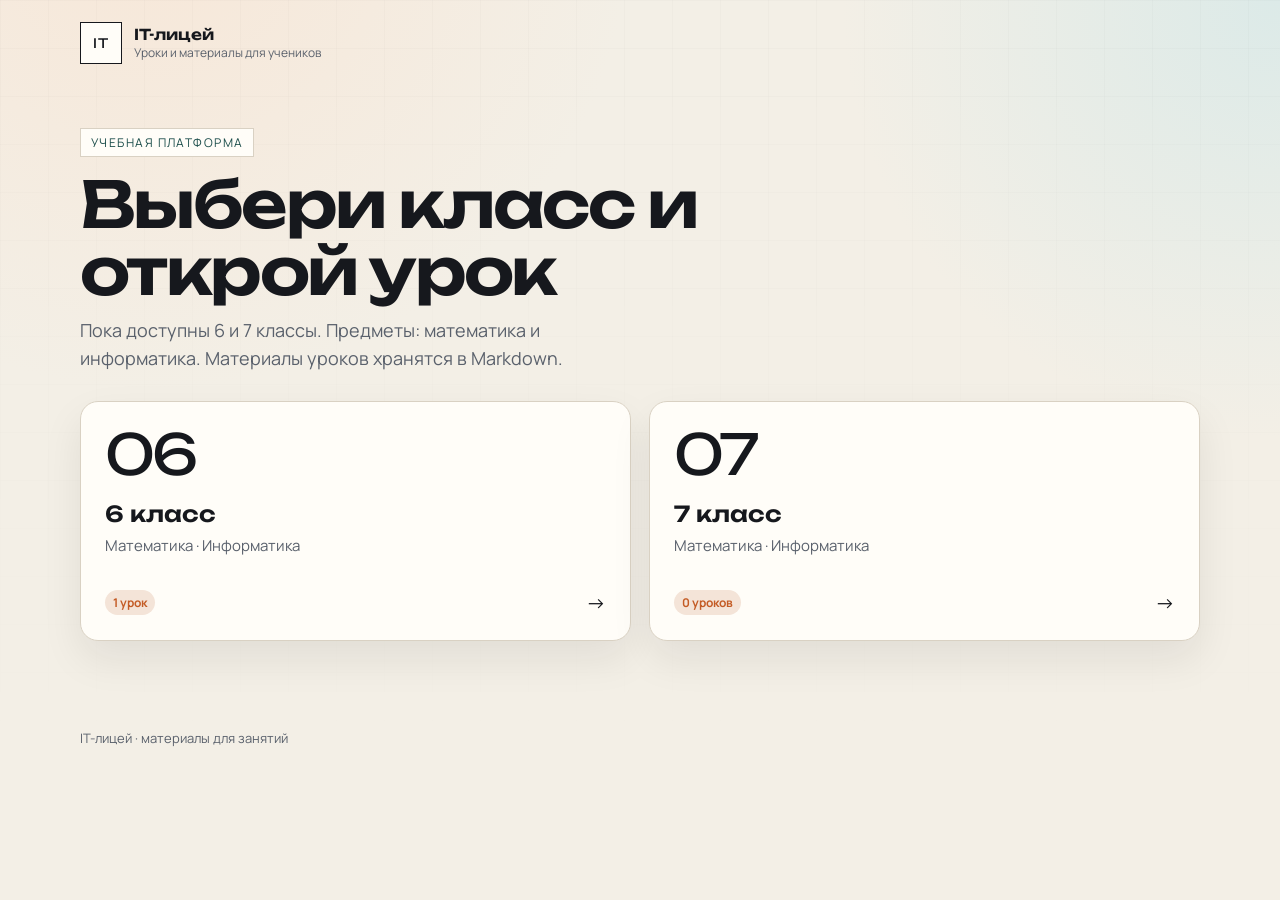
==== index.html @ 1fe05ff5 "first commit" ====
<!DOCTYPE html>
<html lang="ru">
  <head>
    <meta charset="UTF-8" />
    <meta name="viewport" content="width=device-width, initial-scale=1" />
    <title>IT-лицей — учебные материалы</title>
    <link rel="icon" href="favicon.svg" type="image/svg+xml" />
    <link rel="preconnect" href="https://fonts.googleapis.com" />
    <link rel="preconnect" href="https://fonts.gstatic.com" crossorigin />
    <link
      href="https://fonts.googleapis.com/css2?family=Literata:opsz,wght@7..72,400;7..72,600&family=Manrope:wght@400;600;700&family=Unbounded:wght@500;600&display=swap"
      rel="stylesheet"
    />
    <link rel="stylesheet" href="css/styles.css" />
  </head>
  <body data-page="home">
    <a class="skip" href="#content">К содержанию</a>
    <header class="site-header wrap">
      <a class="brand" href="index.html">
        <span class="mark">IT</span>
        <span class="brand-text">
          <strong data-brand-name>IT-лицей</strong>
          <span data-brand-tag>Уроки и материалы для учеников</span>
        </span>
      </a>
    </header>
    <main id="content" class="wrap">
      <section class="hero">
        <span class="kicker">Учебная платформа</span>
        <h1>Выбери класс и открой урок</h1>
        <p class="lede">
          Пока доступны 6 и 7 классы. Предметы: математика и информатика. Материалы уроков хранятся в Markdown.
        </p>
      </section>
      <section class="grid" data-home-grid></section>
    </main>
    <footer class="site-footer wrap">IT-лицей · материалы для занятий</footer>
    <script src="js/curriculum.js"></script>
    <script src="js/app.js"></script>
  </body>
</html>
---- css/styles.css ----
:root {
  --bg: #f3efe6;
  --bg-deep: #e8e1d4;
  --paper: #fffdf8;
  --ink: #16181d;
  --muted: #5a616c;
  --line: #d9d1c3;
  --accent: #c45c26;
  --accent-soft: #f4e4d8;
  --teal: #1b4d4a;
  --teal-soft: #dceae8;
  --shadow: 0 18px 40px rgba(22, 24, 29, 0.08);
  --radius: 18px;
  --font-display: "Unbounded", system-ui, sans-serif;
  --font-ui: "Manrope", system-ui, sans-serif;
  --font-text: "Literata", "PT Serif", Georgia, serif;
}

*,
*::before,
*::after {
  box-sizing: border-box;
}

html {
  scroll-behavior: smooth;
}

body {
  margin: 0;
  min-height: 100vh;
  color: var(--ink);
  font-family: var(--font-ui);
  background:
    radial-gradient(circle at 12% -10%, #f7e7d8 0, transparent 32%),
    radial-gradient(circle at 100% 0%, #dceae8 0, transparent 28%),
    var(--bg);
}

body::before {
  content: "";
  position: fixed;
  inset: 0;
  pointer-events: none;
  background-image: linear-gradient(rgba(22, 24, 29, 0.035) 1px, transparent 1px),
    linear-gradient(90deg, rgba(22, 24, 29, 0.035) 1px, transparent 1px);
  background-size: 48px 48px;
  mask-image: linear-gradient(180deg, rgba(0, 0, 0, 0.45), transparent 88%);
}

a {
  color: inherit;
  text-decoration: none;
}

img {
  max-width: 100%;
}

.skip {
  position: absolute;
  left: 16px;
  top: -40px;
  z-index: 20;
  padding: 8px 12px;
  background: var(--ink);
  color: #fff;
}

.skip:focus {
  top: 12px;
}

.wrap {
  width: min(1120px, calc(100% - 40px));
  margin: 0 auto;
}

.site-header {
  position: relative;
  z-index: 2;
  display: flex;
  align-items: center;
  justify-content: space-between;
  gap: 16px;
  padding: 22px 0 8px;
}

.brand {
  display: flex;
  align-items: center;
  gap: 12px;
}

.mark {
  display: grid;
  place-items: center;
  width: 42px;
  height: 42px;
  border: 1px solid var(--ink);
  background: var(--paper);
  font-family: var(--font-display);
  font-size: 13px;
  letter-spacing: 0.04em;
}

.brand-text {
  display: flex;
  flex-direction: column;
}

.brand-text strong {
  font-family: var(--font-display);
  font-size: 15px;
  font-weight: 600;
}

.brand-text span {
  color: var(--muted);
  font-size: 12px;
}

.nav-link {
  color: var(--muted);
  font-size: 14px;
}

.nav-link:hover {
  color: var(--ink);
}

.hero {
  position: relative;
  z-index: 1;
  padding: 56px 0 28px;
}

.kicker {
  display: inline-block;
  margin-bottom: 14px;
  padding: 5px 10px;
  border: 1px solid var(--line);
  background: var(--paper);
  color: var(--teal);
  font-size: 12px;
  letter-spacing: 0.12em;
  text-transform: uppercase;
}

.hero h1,
.page-title {
  margin: 0 0 12px;
  max-width: 14ch;
  font-family: var(--font-display);
  font-size: clamp(34px, 6vw, 64px);
  font-weight: 600;
  line-height: 1.05;
  letter-spacing: -0.04em;
}

.lede {
  max-width: 46ch;
  margin: 0;
  color: var(--muted);
  font-size: 18px;
  line-height: 1.55;
}

.grid {
  position: relative;
  z-index: 1;
  display: grid;
  grid-template-columns: repeat(2, 1fr);
  gap: 18px;
  padding-bottom: 64px;
}

.card {
  display: flex;
  flex-direction: column;
  min-height: 240px;
  padding: 24px;
  border: 1px solid var(--line);
  border-radius: var(--radius);
  background: var(--paper);
  box-shadow: var(--shadow);
  cursor: pointer;
  transition: transform 0.18s ease, border-color 0.18s ease;
}

.card:hover {
  transform: translateY(-3px);
  border-color: #c9b8a4;
}

.card-num {
  font-family: var(--font-display);
  font-size: 56px;
  line-height: 1;
  letter-spacing: -0.06em;
}

.card h2,
.card h3 {
  margin: 18px 0 8px;
  font-family: var(--font-display);
  font-size: 22px;
  font-weight: 600;
}

.card p,
.meta {
  margin: 0;
  color: var(--muted);
  font-size: 15px;
}

.card-foot {
  display: flex;
  align-items: center;
  justify-content: space-between;
  gap: 12px;
  margin-top: auto;
  padding-top: 22px;
  font-size: 14px;
}

.chip {
  display: inline-flex;
  align-items: center;
  gap: 6px;
  padding: 4px 8px;
  border-radius: 999px;
  background: var(--accent-soft);
  color: var(--accent);
  font-size: 12px;
  font-weight: 700;
}

.chip.teal {
  background: var(--teal-soft);
  color: var(--teal);
}

.arrow {
  font-size: 20px;
}

.crumbs {
  display: flex;
  flex-wrap: wrap;
  gap: 8px;
  margin: 28px 0 18px;
  color: var(--muted);
  font-size: 14px;
}

.crumbs a:hover {
  color: var(--ink);
}

.page-head {
  display: flex;
  align-items: end;
  justify-content: space-between;
  gap: 20px;
  margin-bottom: 28px;
}

.lessons {
  display: grid;
  gap: 12px;
  padding-bottom: 72px;
}

.lesson-row {
  display: grid;
  grid-template-columns: 64px 1fr auto;
  align-items: center;
  gap: 16px;
  padding: 18px 20px;
  border: 1px solid var(--line);
  border-radius: 14px;
  background: var(--paper);
}

.lesson-row:hover {
  border-color: #c9b8a4;
}

.lesson-row .n {
  font-family: var(--font-display);
  font-size: 20px;
  color: var(--accent);
}

.empty {
  padding: 36px;
  border: 1px dashed var(--line);
  border-radius: var(--radius);
  background: rgba(255, 253, 248, 0.7);
  color: var(--muted);
}

.lesson-layout {
  position: relative;
  z-index: 1;
  display: grid;
  grid-template-columns: 220px minmax(0, 1fr);
  gap: 32px;
  padding-bottom: 80px;
}

.toc {
  position: sticky;
  top: 20px;
  align-self: start;
  padding: 16px;
  border: 1px solid var(--line);
  border-radius: 14px;
  background: var(--paper);
}

.toc h2 {
  margin: 0 0 10px;
  font-size: 12px;
  letter-spacing: 0.12em;
  text-transform: uppercase;
  color: var(--muted);
}

.toc ol {
  margin: 0;
  padding-left: 18px;
}

.toc a {
  display: inline-block;
  padding: 4px 0;
  color: var(--muted);
  font-size: 13px;
  line-height: 1.4;
}

.toc a:hover,
.toc a.is-active {
  color: var(--ink);
}

.article {
  padding: 36px 40px 48px;
  border: 1px solid var(--line);
  border-radius: 22px;
  background: var(--paper);
  box-shadow: var(--shadow);
  font-family: var(--font-text);
  font-size: 18.5px;
  line-height: 1.7;
}

.article h1 {
  margin: 0 0 12px;
  font-family: var(--font-display);
  font-size: clamp(28px, 4vw, 42px);
  line-height: 1.15;
  letter-spacing: -0.03em;
}

.article h2 {
  margin: 42px 0 12px;
  padding-top: 12px;
  border-top: 1px solid var(--line);
  font-family: var(--font-display);
  font-size: 24px;
}

.article h3 {
  margin: 28px 0 10px;
  font-size: 20px;
}

.article p,
.article li {
  color: #22262c;
}

.article hr {
  border: 0;
  border-top: 1px solid var(--line);
  margin: 32px 0;
}

.article .katex-display {
  margin: 18px 0;
  overflow-x: auto;
  overflow-y: hidden;
}

.site-footer {
  position: relative;
  z-index: 1;
  padding: 24px 0 40px;
  color: var(--muted);
  font-size: 13px;
}

.status {
  padding: 48px 0;
  color: var(--muted);
}

@media (max-width: 860px) {
  .grid,
  .lesson-layout {
    grid-template-columns: 1fr;
  }

  .toc {
    position: static;
  }

  .article {
    padding: 24px 18px 32px;
  }

  .hero h1,
  .page-title {
    max-width: none;
  }
}

@media (max-width: 640px) {
  .wrap {
    width: min(1120px, calc(100% - 24px));
  }

  .grid {
    grid-template-columns: 1fr;
  }

  .lesson-row {
    grid-template-columns: 40px 1fr;
  }

  .lesson-row .arrow {
    display: none;
  }
}

@media print {
  body::before,
  .site-header,
  .crumbs,
  .toc,
  .site-footer {
    display: none !important;
  }

  .lesson-layout {
    display: block;
  }

  .article {
    border: 0;
    box-shadow: none;
    padding: 0;
  }
}
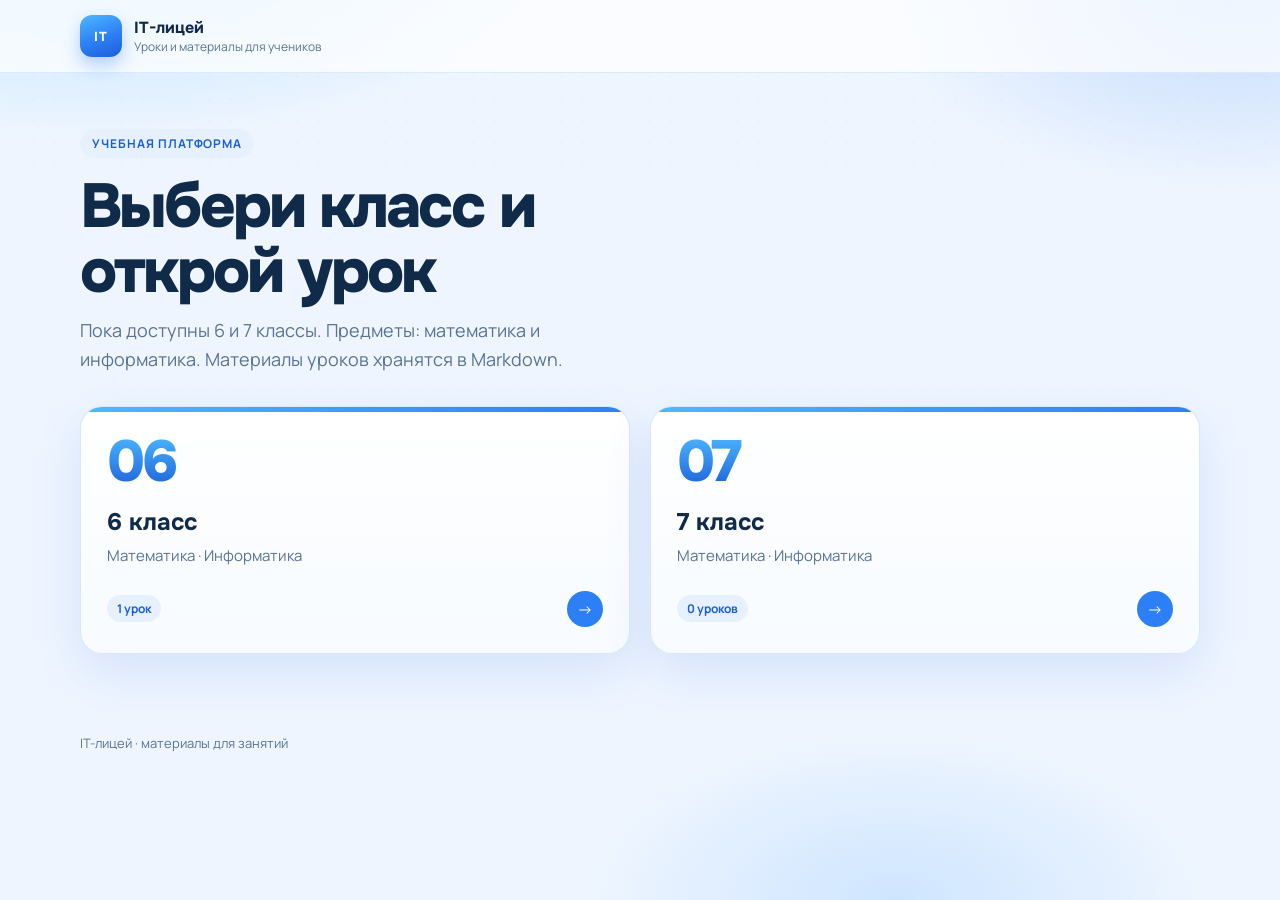
==== commit aba6dd08: "Enhance website aesthetics and functionality - Updated 404.html to include preconnect links for Goog" ====
--- a/index.html
+++ b/index.html
@@ -8,21 +8,23 @@
     <link rel="preconnect" href="https://fonts.googleapis.com" />
     <link rel="preconnect" href="https://fonts.gstatic.com" crossorigin />
     <link
-      href="https://fonts.googleapis.com/css2?family=Literata:opsz,wght@7..72,400;7..72,600&family=Manrope:wght@400;600;700&family=Unbounded:wght@500;600&display=swap"
+      href="https://fonts.googleapis.com/css2?family=Manrope:wght@400;500;600;700;800&family=Onest:wght@500;600;700;800&display=swap"
       rel="stylesheet"
     />
     <link rel="stylesheet" href="css/styles.css" />
   </head>
   <body data-page="home">
     <a class="skip" href="#content">К содержанию</a>
-    <header class="site-header wrap">
-      <a class="brand" href="index.html">
-        <span class="mark">IT</span>
-        <span class="brand-text">
-          <strong data-brand-name>IT-лицей</strong>
-          <span data-brand-tag>Уроки и материалы для учеников</span>
-        </span>
-      </a>
+    <header class="site-header">
+      <div class="wrap header-inner">
+        <a class="brand" href="index.html">
+          <span class="mark">IT</span>
+          <span class="brand-text">
+            <strong data-brand-name>IT-лицей</strong>
+            <span data-brand-tag>Уроки и материалы для учеников</span>
+          </span>
+        </a>
+      </div>
     </header>
     <main id="content" class="wrap">
       <section class="hero">
--- a/css/styles.css
+++ b/css/styles.css
@@ -1,19 +1,17 @@
 :root {
-  --bg: #f3efe6;
-  --bg-deep: #e8e1d4;
-  --paper: #fffdf8;
-  --ink: #16181d;
-  --muted: #5a616c;
-  --line: #d9d1c3;
-  --accent: #c45c26;
-  --accent-soft: #f4e4d8;
-  --teal: #1b4d4a;
-  --teal-soft: #dceae8;
-  --shadow: 0 18px 40px rgba(22, 24, 29, 0.08);
-  --radius: 18px;
-  --font-display: "Unbounded", system-ui, sans-serif;
+  --bg: #eef5ff;
+  --paper: #ffffff;
+  --ink: #102a4a;
+  --muted: #5a7394;
+  --line: #d5e6f8;
+  --accent: #2d7ff6;
+  --accent-dark: #1a5ed8;
+  --sky: #4db8ff;
+  --soft: #e7f1fe;
+  --shadow: 0 18px 48px rgba(29, 99, 214, 0.12);
+  --radius: 22px;
+  --font-display: "Onest", system-ui, sans-serif;
   --font-ui: "Manrope", system-ui, sans-serif;
-  --font-text: "Literata", "PT Serif", Georgia, serif;
 }
 
 *,
@@ -32,8 +30,9 @@
   color: var(--ink);
   font-family: var(--font-ui);
   background:
-    radial-gradient(circle at 12% -10%, #f7e7d8 0, transparent 32%),
-    radial-gradient(circle at 100% 0%, #dceae8 0, transparent 28%),
+    radial-gradient(900px 420px at 8% -10%, rgba(77, 184, 255, 0.35), transparent 55%),
+    radial-gradient(700px 380px at 96% 0%, rgba(45, 127, 246, 0.22), transparent 50%),
+    radial-gradient(520px 280px at 70% 100%, rgba(168, 210, 255, 0.45), transparent 60%),
     var(--bg);
 }
 
@@ -42,10 +41,9 @@
   position: fixed;
   inset: 0;
   pointer-events: none;
-  background-image: linear-gradient(rgba(22, 24, 29, 0.035) 1px, transparent 1px),
-    linear-gradient(90deg, rgba(22, 24, 29, 0.035) 1px, transparent 1px);
-  background-size: 48px 48px;
-  mask-image: linear-gradient(180deg, rgba(0, 0, 0, 0.45), transparent 88%);
+  background-image: radial-gradient(rgba(45, 127, 246, 0.09) 1px, transparent 1px);
+  background-size: 22px 22px;
+  mask-image: linear-gradient(180deg, rgba(0, 0, 0, 0.4), transparent 72%);
 }
 
 a {
@@ -61,9 +59,10 @@
   position: absolute;
   left: 16px;
   top: -40px;
-  z-index: 20;
+  z-index: 30;
   padding: 8px 12px;
-  background: var(--ink);
+  border-radius: 10px;
+  background: var(--accent);
   color: #fff;
 }
 
@@ -77,13 +76,20 @@
 }
 
 .site-header {
-  position: relative;
-  z-index: 2;
+  position: sticky;
+  top: 0;
+  z-index: 20;
+  border-bottom: 1px solid rgba(213, 230, 248, 0.8);
+  background: rgba(255, 255, 255, 0.72);
+  backdrop-filter: blur(18px);
+}
+
+.header-inner {
   display: flex;
   align-items: center;
   justify-content: space-between;
   gap: 16px;
-  padding: 22px 0 8px;
+  min-height: 72px;
 }
 
 .brand {
@@ -97,11 +103,14 @@
   place-items: center;
   width: 42px;
   height: 42px;
-  border: 1px solid var(--ink);
-  background: var(--paper);
+  border-radius: 12px;
+  background: linear-gradient(160deg, var(--sky), var(--accent) 55%, var(--accent-dark));
+  color: #fff;
   font-family: var(--font-display);
   font-size: 13px;
+  font-weight: 700;
   letter-spacing: 0.04em;
+  box-shadow: 0 8px 18px rgba(45, 127, 246, 0.35);
 }
 
 .brand-text {
@@ -111,59 +120,71 @@
 
 .brand-text strong {
   font-family: var(--font-display);
-  font-size: 15px;
+  font-size: 16px;
+  font-weight: 700;
+}
+
+.brand-text span {
+  color: var(--muted);
+  font-size: 12px;
+}
+
+.nav-link {
+  padding: 8px 14px;
+  border: 1px solid var(--line);
+  border-radius: 999px;
+  background: #fff;
+  color: var(--ink);
+  font-size: 14px;
   font-weight: 600;
 }
 
-.brand-text span {
-  color: var(--muted);
-  font-size: 12px;
-}
-
-.nav-link {
-  color: var(--muted);
-  font-size: 14px;
-}
-
 .nav-link:hover {
-  color: var(--ink);
+  border-color: var(--accent);
+  color: var(--accent-dark);
 }
 
 .hero {
   position: relative;
   z-index: 1;
-  padding: 56px 0 28px;
+  padding: 56px 0 32px;
 }
 
 .kicker {
-  display: inline-block;
-  margin-bottom: 14px;
-  padding: 5px 10px;
-  border: 1px solid var(--line);
-  background: var(--paper);
-  color: var(--teal);
+  display: inline-flex;
+  margin-bottom: 16px;
+  padding: 6px 12px;
+  border-radius: 999px;
+  background: var(--soft);
+  color: var(--accent-dark);
   font-size: 12px;
-  letter-spacing: 0.12em;
+  font-weight: 700;
+  letter-spacing: 0.08em;
   text-transform: uppercase;
 }
 
 .hero h1,
 .page-title {
   margin: 0 0 12px;
-  max-width: 14ch;
-  font-family: var(--font-display);
-  font-size: clamp(34px, 6vw, 64px);
-  font-weight: 600;
+  max-width: 16ch;
+  font-family: var(--font-display);
+  font-size: clamp(36px, 6vw, 62px);
+  font-weight: 800;
   line-height: 1.05;
-  letter-spacing: -0.04em;
+  letter-spacing: -0.045em;
 }
 
 .lede {
-  max-width: 46ch;
+  max-width: 48ch;
   margin: 0;
   color: var(--muted);
   font-size: 18px;
-  line-height: 1.55;
+  line-height: 1.6;
+}
+
+.lede a {
+  color: var(--accent-dark);
+  font-weight: 700;
 }
 
 .grid {
@@ -171,41 +192,57 @@
   z-index: 1;
   display: grid;
   grid-template-columns: repeat(2, 1fr);
-  gap: 18px;
-  padding-bottom: 64px;
+  gap: 20px;
+  padding-bottom: 72px;
 }
 
 .card {
-  display: flex;
+  position: relative;
+  display: flex;
+  overflow: hidden;
   flex-direction: column;
-  min-height: 240px;
-  padding: 24px;
-  border: 1px solid var(--line);
+  min-height: 248px;
+  padding: 26px;
+  border: 1px solid rgba(213, 230, 248, 0.95);
   border-radius: var(--radius);
-  background: var(--paper);
+  background: linear-gradient(180deg, #ffffff 0%, #f7fbff 100%);
   box-shadow: var(--shadow);
   cursor: pointer;
-  transition: transform 0.18s ease, border-color 0.18s ease;
+  transition: transform 0.2s ease, box-shadow 0.2s ease, border-color 0.2s ease;
+}
+
+.card::before {
+  content: "";
+  position: absolute;
+  inset: 0 0 auto;
+  height: 5px;
+  background: linear-gradient(90deg, var(--sky), var(--accent));
 }
 
 .card:hover {
-  transform: translateY(-3px);
-  border-color: #c9b8a4;
+  transform: translateY(-5px);
+  border-color: #b9d6fb;
+  box-shadow: 0 24px 56px rgba(29, 99, 214, 0.18);
 }
 
 .card-num {
   font-family: var(--font-display);
-  font-size: 56px;
+  font-size: 58px;
+  font-weight: 800;
   line-height: 1;
   letter-spacing: -0.06em;
+  background: linear-gradient(180deg, var(--sky), var(--accent-dark));
+  -webkit-background-clip: text;
+  background-clip: text;
+  color: transparent;
 }
 
 .card h2,
 .card h3 {
-  margin: 18px 0 8px;
-  font-family: var(--font-display);
-  font-size: 22px;
-  font-weight: 600;
+  margin: 16px 0 8px;
+  font-family: var(--font-display);
+  font-size: 24px;
+  font-weight: 700;
 }
 
 .card p,
@@ -229,21 +266,28 @@
   display: inline-flex;
   align-items: center;
   gap: 6px;
-  padding: 4px 8px;
+  padding: 5px 10px;
   border-radius: 999px;
-  background: var(--accent-soft);
-  color: var(--accent);
+  background: var(--soft);
+  color: var(--accent-dark);
   font-size: 12px;
   font-weight: 700;
 }
 
 .chip.teal {
-  background: var(--teal-soft);
-  color: var(--teal);
+  background: #e5f6ff;
+  color: #1277b8;
 }
 
 .arrow {
-  font-size: 20px;
+  display: grid;
+  place-items: center;
+  width: 36px;
+  height: 36px;
+  border-radius: 50%;
+  background: var(--accent);
+  color: #fff;
+  font-size: 16px;
 }
 
 .crumbs {
@@ -255,8 +299,13 @@
   font-size: 14px;
 }
 
+.crumbs a {
+  color: var(--accent-dark);
+  font-weight: 600;
+}
+
 .crumbs a:hover {
-  color: var(--ink);
+  text-decoration: underline;
 }
 
 .page-head {
@@ -280,25 +329,29 @@
   gap: 16px;
   padding: 18px 20px;
   border: 1px solid var(--line);
-  border-radius: 14px;
+  border-radius: 16px;
   background: var(--paper);
+  box-shadow: 0 8px 24px rgba(29, 99, 214, 0.06);
+  transition: transform 0.18s ease, border-color 0.18s ease;
 }
 
 .lesson-row:hover {
-  border-color: #c9b8a4;
+  transform: translateX(4px);
+  border-color: #b9d6fb;
 }
 
 .lesson-row .n {
   font-family: var(--font-display);
   font-size: 20px;
+  font-weight: 800;
   color: var(--accent);
 }
 
 .empty {
   padding: 36px;
-  border: 1px dashed var(--line);
+  border: 1px dashed #b9d6fb;
   border-radius: var(--radius);
-  background: rgba(255, 253, 248, 0.7);
+  background: rgba(255, 255, 255, 0.72);
   color: var(--muted);
 }
 
@@ -306,19 +359,20 @@
   position: relative;
   z-index: 1;
   display: grid;
-  grid-template-columns: 220px minmax(0, 1fr);
-  gap: 32px;
+  grid-template-columns: 230px minmax(0, 1fr);
+  gap: 28px;
   padding-bottom: 80px;
 }
 
 .toc {
   position: sticky;
-  top: 20px;
+  top: 92px;
   align-self: start;
-  padding: 16px;
+  padding: 18px;
   border: 1px solid var(--line);
-  border-radius: 14px;
-  background: var(--paper);
+  border-radius: 18px;
+  background: rgba(255, 255, 255, 0.88);
+  backdrop-filter: blur(12px);
 }
 
 .toc h2 {
@@ -344,17 +398,16 @@
 
 .toc a:hover,
 .toc a.is-active {
-  color: var(--ink);
+  color: var(--accent-dark);
 }
 
 .article {
   padding: 36px 40px 48px;
   border: 1px solid var(--line);
-  border-radius: 22px;
+  border-radius: 24px;
   background: var(--paper);
   box-shadow: var(--shadow);
-  font-family: var(--font-text);
-  font-size: 18.5px;
+  font-size: 18px;
   line-height: 1.7;
 }
 
@@ -368,8 +421,8 @@
 
 .article h2 {
   margin: 42px 0 12px;
-  padding-top: 12px;
-  border-top: 1px solid var(--line);
+  padding: 8px 0 0 14px;
+  border-left: 4px solid var(--accent);
   font-family: var(--font-display);
   font-size: 24px;
 }
@@ -381,7 +434,7 @@
 
 .article p,
 .article li {
-  color: #22262c;
+  color: #24364f;
 }
 
 .article hr {
@@ -399,7 +452,7 @@
 .site-footer {
   position: relative;
   z-index: 1;
-  padding: 24px 0 40px;
+  padding: 8px 0 40px;
   color: var(--muted);
   font-size: 13px;
 }
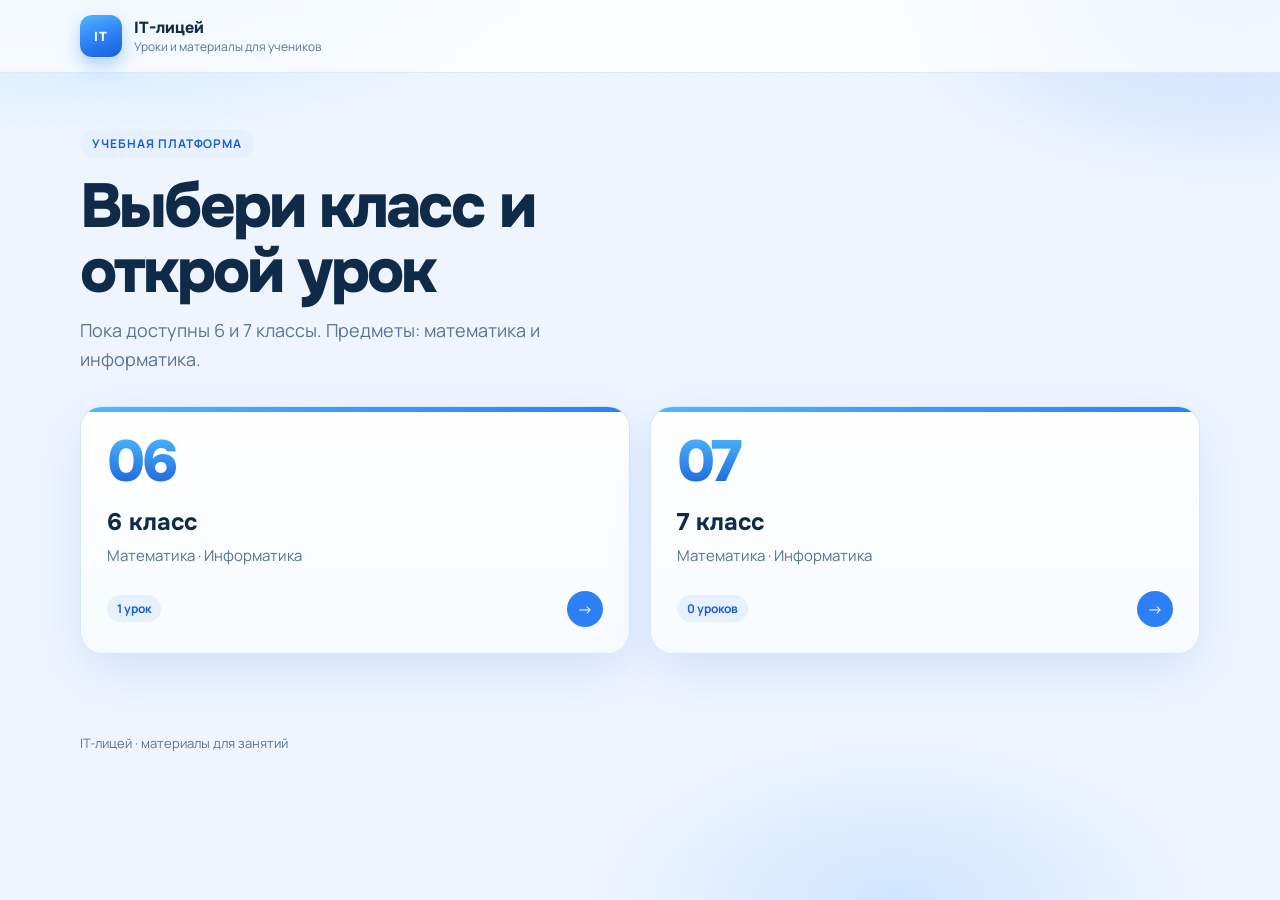
==== commit d5c7edf1: "Update lesson content and file references for improved structure and clarity - Revised index.html to" ====
--- a/index.html
+++ b/index.html
@@ -31,7 +31,7 @@
         <span class="kicker">Учебная платформа</span>
         <h1>Выбери класс и открой урок</h1>
         <p class="lede">
-          Пока доступны 6 и 7 классы. Предметы: математика и информатика. Материалы уроков хранятся в Markdown.
+          Пока доступны 6 и 7 классы. Предметы: математика и информатика.
         </p>
       </section>
       <section class="grid" data-home-grid></section>
--- a/css/styles.css
+++ b/css/styles.css
@@ -355,53 +355,10 @@
   color: var(--muted);
 }
 
-.lesson-layout {
+.article {
   position: relative;
   z-index: 1;
-  display: grid;
-  grid-template-columns: 230px minmax(0, 1fr);
-  gap: 28px;
-  padding-bottom: 80px;
-}
-
-.toc {
-  position: sticky;
-  top: 92px;
-  align-self: start;
-  padding: 18px;
-  border: 1px solid var(--line);
-  border-radius: 18px;
-  background: rgba(255, 255, 255, 0.88);
-  backdrop-filter: blur(12px);
-}
-
-.toc h2 {
-  margin: 0 0 10px;
-  font-size: 12px;
-  letter-spacing: 0.12em;
-  text-transform: uppercase;
-  color: var(--muted);
-}
-
-.toc ol {
-  margin: 0;
-  padding-left: 18px;
-}
-
-.toc a {
-  display: inline-block;
-  padding: 4px 0;
-  color: var(--muted);
-  font-size: 13px;
-  line-height: 1.4;
-}
-
-.toc a:hover,
-.toc a.is-active {
-  color: var(--accent-dark);
-}
-
-.article {
+  margin-bottom: 80px;
   padding: 36px 40px 48px;
   border: 1px solid var(--line);
   border-radius: 24px;
@@ -411,7 +368,11 @@
   line-height: 1.7;
 }
 
-.article h1 {
+.lesson-intro {
+  margin-bottom: 4px;
+}
+
+.lesson-intro h1 {
   margin: 0 0 12px;
   font-family: var(--font-display);
   font-size: clamp(28px, 4vw, 42px);
@@ -419,22 +380,82 @@
   letter-spacing: -0.03em;
 }
 
+.tabs {
+  display: flex;
+  flex-wrap: wrap;
+  gap: 8px;
+  margin: 18px 0 4px;
+  padding: 0 0 8px;
+}
+
+.tab {
+  display: grid;
+  place-items: center;
+  width: 36px;
+  height: 36px;
+  padding: 0;
+  border: 1px solid var(--line);
+  border-radius: 50%;
+  background: #fff;
+  color: var(--muted);
+  font-family: var(--font-display);
+  font-size: 14px;
+  font-weight: 700;
+  cursor: pointer;
+}
+
+.tab:hover {
+  border-color: #b9d6fb;
+  color: var(--ink);
+}
+
+.tab.is-active {
+  border-color: transparent;
+  background: linear-gradient(160deg, var(--sky), var(--accent) 60%, var(--accent-dark));
+  color: #fff;
+  box-shadow: 0 8px 16px rgba(45, 127, 246, 0.28);
+}
+
+.tab-panel {
+  padding-top: 8px;
+}
+
+.article h1 {
+  margin: 0 0 12px;
+  font-family: var(--font-display);
+  font-size: clamp(28px, 4vw, 42px);
+  line-height: 1.15;
+  letter-spacing: -0.03em;
+}
+
 .article h2 {
-  margin: 42px 0 12px;
-  padding: 8px 0 0 14px;
+  margin: 8px 0 14px;
+  padding: 4px 0 0 14px;
   border-left: 4px solid var(--accent);
   font-family: var(--font-display);
   font-size: 24px;
 }
 
 .article h3 {
-  margin: 28px 0 10px;
+  margin: 32px 0 12px;
+  padding-top: 18px;
+  border-top: 1px dashed var(--line);
   font-size: 20px;
 }
 
 .article p,
 .article li {
   color: #24364f;
+}
+
+.article ul,
+.article ol {
+  margin: 8px 0 16px;
+  padding-left: 1.4em;
+}
+
+.article li {
+  margin: 6px 0;
 }
 
 .article hr {
@@ -443,10 +464,38 @@
   margin: 32px 0;
 }
 
-.article .katex-display {
+.article .katex-display,
+.article .tex-display {
   margin: 18px 0;
   overflow-x: auto;
   overflow-y: hidden;
+  padding-top: 0.9em;
+}
+
+/* Дополнительный множитель: число слева сверху от числителя + скобочка */
+.article .katex .addm {
+  position: relative;
+}
+
+.article .katex .addm-hat {
+  position: absolute;
+  left: -0.38em;
+  top: -0.78em;
+  font-size: 0.64em;
+  line-height: 1;
+  font-style: normal;
+}
+
+.article .katex .addm-hat::after {
+  content: "";
+  position: absolute;
+  left: 0.7em;
+  top: 0.55em;
+  width: 0.62em;
+  height: 0;
+  border-top: 1.5px solid currentColor;
+  transform: rotate(50deg);
+  transform-origin: left center;
 }
 
 .site-footer {
@@ -463,13 +512,8 @@
 }
 
 @media (max-width: 860px) {
-  .grid,
-  .lesson-layout {
+  .grid {
     grid-template-columns: 1fr;
-  }
-
-  .toc {
-    position: static;
   }
 
   .article {
@@ -504,13 +548,13 @@
   body::before,
   .site-header,
   .crumbs,
-  .toc,
+  .tabs,
   .site-footer {
     display: none !important;
   }
 
-  .lesson-layout {
-    display: block;
+  .tab-panel {
+    display: block !important;
   }
 
   .article {
